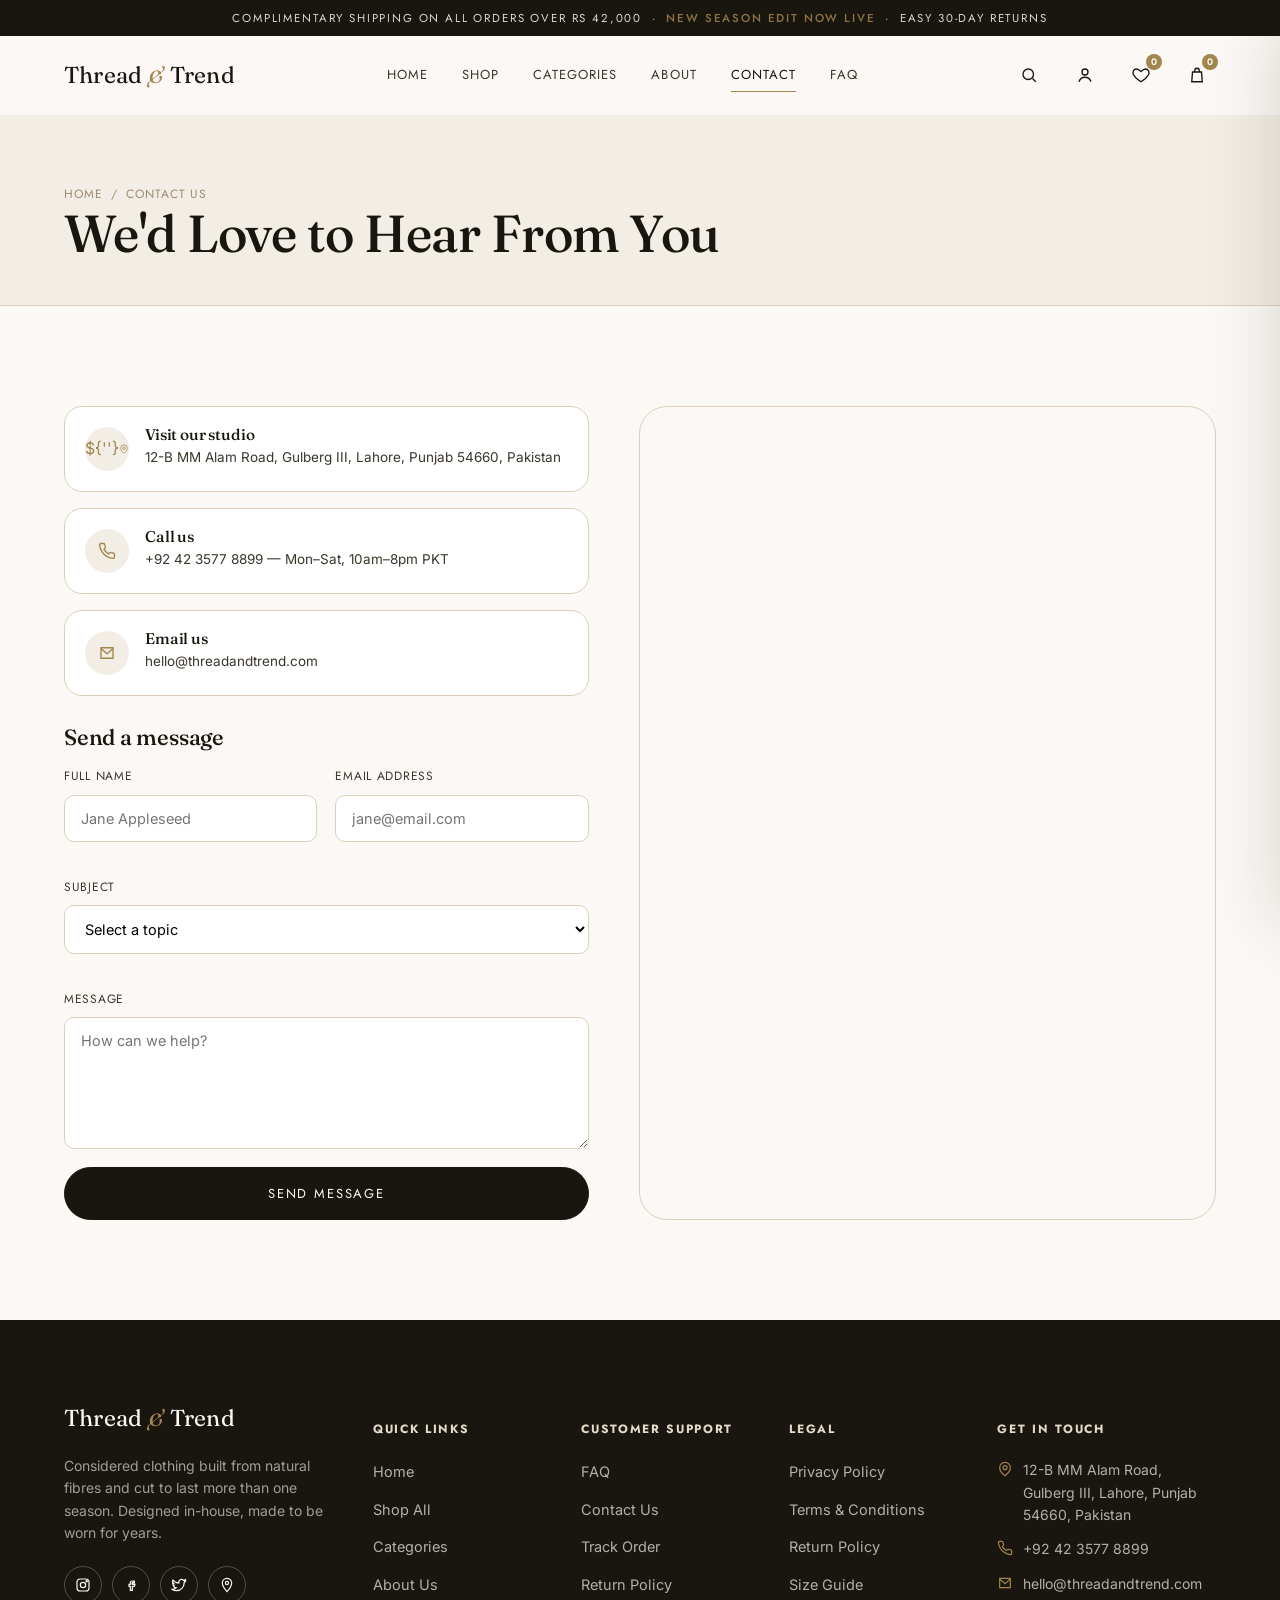
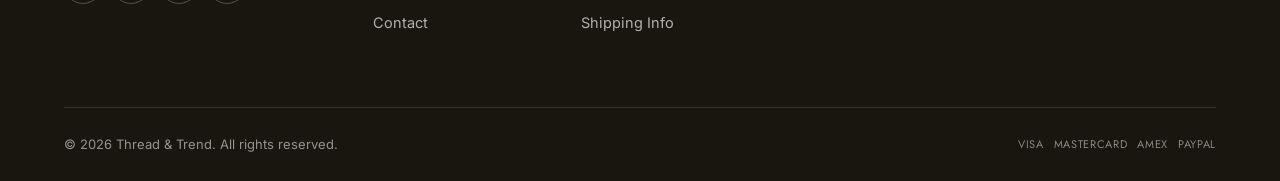
==== contact.html @ c82180a2 "Add files via upload" ====
<!DOCTYPE html>
<html lang="en">
<head>
<meta charset="UTF-8">
<meta name="viewport" content="width=device-width, initial-scale=1.0">
<title>Contact Us — Thread &amp; Trend</title>
<meta name="description" content="Get in touch with the Thread & Trend team — store visits, order support and press enquiries.">
<link rel="icon" href="data:,">
<link rel="stylesheet" href="style.css">
</head>
<body>

<div id="site-header"></div>

<main>
  <div class="page-header">
    <div class="container">
      <div class="breadcrumb"><a href="index.html">Home</a> <span>/</span> <span>Contact Us</span></div>
      <h1>We'd Love to Hear From You</h1>
    </div>
  </div>

  <section>
    <div class="container">
      <div class="contact-layout">
        <div>
          <div class="contact-cards">
            <div class="contact-card">
              <div class="ci">${''}<svg viewBox="0 0 24 24" fill="none" stroke="currentColor" stroke-width="1.8" width="18" height="18"><path d="M20 10c0 6-8 12-8 12s-8-6-8-12a8 8 0 1116 0z"/><circle cx="12" cy="10" r="3"/></svg></div>
              <div><h4>Visit our studio</h4><p>12-B MM Alam Road, Gulberg III, Lahore, Punjab 54660, Pakistan</p></div>
            </div>
            <div class="contact-card">
              <div class="ci"><svg viewBox="0 0 24 24" fill="none" stroke="currentColor" stroke-width="1.8" width="18" height="18"><path d="M22 16.9v3a2 2 0 01-2.2 2 19.8 19.8 0 01-8.6-3.1 19.5 19.5 0 01-6-6A19.8 19.8 0 012.1 4.2 2 2 0 014.1 2h3a2 2 0 012 1.7c.1.9.3 1.8.6 2.7a2 2 0 01-.4 2.1L8 9.9a16 16 0 006 6l1.4-1.4a2 2 0 012.1-.4c.9.3 1.8.5 2.7.6a2 2 0 011.8 2z"/></svg></div>
              <div><h4>Call us</h4><p>+92 42 3577 8899 — Mon–Sat, 10am–8pm PKT</p></div>
            </div>
            <div class="contact-card">
              <div class="ci"><svg viewBox="0 0 24 24" fill="none" stroke="currentColor" stroke-width="1.8" width="18" height="18"><path d="M4 5h16v14H4V5z"/><path d="M4 6l8 7 8-7"/></svg></div>
              <div><h4>Email us</h4><p>hello@threadandtrend.com</p></div>
            </div>
          </div>

          <h3 style="font-size:22px;margin-bottom:18px;">Send a message</h3>
          <form id="contact-form" novalidate>
            <div class="form-grid">
              <div class="field" id="f-name">
                <label>Full Name</label>
                <input type="text" name="name" required placeholder="Jane Appleseed">
                <span class="error-msg">Please enter your name.</span>
              </div>
              <div class="field" id="f-email">
                <label>Email Address</label>
                <input type="email" name="email" required placeholder="jane@email.com">
                <span class="error-msg">Please enter a valid email.</span>
              </div>
              <div class="field full" id="f-subject">
                <label>Subject</label>
                <select name="subject" required>
                  <option value="">Select a topic</option>
                  <option>Order Support</option>
                  <option>Returns &amp; Exchanges</option>
                  <option>Wholesale Enquiry</option>
                  <option>Press</option>
                  <option>Other</option>
                </select>
                <span class="error-msg">Please select a subject.</span>
              </div>
              <div class="field full" id="f-message">
                <label>Message</label>
                <textarea name="message" rows="6" required placeholder="How can we help?"></textarea>
                <span class="error-msg">Please enter a message.</span>
              </div>
            </div>
            <button type="submit" class="btn btn-block">Send Message</button>
            <div class="form-success" id="contact-success" style="justify-content:flex-start;margin-top:16px;">✓ Thanks — we'll reply within one business day.</div>
          </form>
        </div>

        <div class="map-wrap">
          <iframe src="https://www.google.com/maps?q=MM%20Alam%20Road%2C%20Gulberg%20III%2C%20Lahore%2C%20Pakistan&output=embed" loading="lazy" referrerpolicy="no-referrer-when-downgrade" title="Thread & Trend studio location"></iframe>
        </div>
      </div>
    </div>
  </section>
</main>

<div id="site-footer"></div>

<script src="partials.js"></script>
<script src="app.js"></script>
<script>
document.addEventListener('DOMContentLoaded', () => {
  const form = document.getElementById('contact-form');
  form?.addEventListener('submit', (e) => {
    e.preventDefault();
    let valid = true;
    const fields = [
      ['f-name', v => v.trim().length > 1],
      ['f-email', v => /^[^\s@]+@[^\s@]+\.[^\s@]+$/.test(v)],
      ['f-subject', v => v.trim().length > 0],
      ['f-message', v => v.trim().length > 4],
    ];
    fields.forEach(([id, test]) => {
      const wrap = document.getElementById(id);
      const input = wrap.querySelector('input, select, textarea');
      const ok = test(input.value);
      wrap.classList.toggle('invalid', !ok);
      if(!ok) valid = false;
    });
    if(valid){
      document.getElementById('contact-success').classList.add('show');
      form.reset();
    } else {
      document.getElementById('contact-success').classList.remove('show');
    }
  });
});
</script>
</body>
</html>
---- style.css ----
/* ============================================================
   THREAD & TREND — Core Stylesheet
   A quiet-luxury editorial system: warm ivory, near-black ink,
   brushed brass accent. Fraunces for voice, Inter for function.
   ============================================================ */

@import url('https://fonts.googleapis.com/css2?family=Fraunces:ital,opsz,wght@0,9..144,300;0,9..144,400;0,9..144,500;0,9..144,600;1,9..144,400;1,9..144,500&family=Inter:wght@300;400;500;600;700&family=Jost:wght@400;500;600&display=swap');

:root{
  --ivory:#FBF9F5;
  --ivory-deep:#F3EEE5;
  --ink:#18160F;
  --ink-soft:#3A362C;
  --beige:#E4DAC7;
  --beige-line:#DCD0BA;
  --taupe:#9C8B6E;
  --brass:#A3854E;
  --brass-dark:#8A6E3D;
  --white:#FFFFFF;
  --success:#5C7A5A;
  --error:#A8503E;

  --font-display:'Fraunces', serif;
  --font-body:'Inter', sans-serif;
  --font-nav:'Jost', sans-serif;

  --radius-s:10px;
  --radius-m:18px;
  --radius-l:28px;
  --radius-pill:999px;

  --shadow-s:0 2px 12px rgba(24,22,15,0.06);
  --shadow-m:0 12px 40px rgba(24,22,15,0.10);
  --shadow-l:0 24px 70px rgba(24,22,15,0.16);

  --ease:cubic-bezier(.22,.61,.36,1);
  --container:1280px;
}

*,*::before,*::after{ box-sizing:border-box; }
html{ scroll-behavior:smooth; }
body{
  margin:0;
  background:var(--ivory);
  color:var(--ink);
  font-family:var(--font-body);
  font-size:16px;
  line-height:1.6;
  -webkit-font-smoothing:antialiased;
  overflow-x:hidden;
}
@media (prefers-reduced-motion: reduce){
  html{ scroll-behavior:auto; }
  *,*::before,*::after{ animation-duration:0.001ms !important; animation-iteration-count:1 !important; transition-duration:0.001ms !important; }
}

img{ max-width:100%; display:block; }
a{ color:inherit; text-decoration:none; }
ul{ list-style:none; margin:0; padding:0; }
button{ font-family:inherit; cursor:pointer; }
input,select,textarea{ font-family:inherit; }

h1,h2,h3,h4{
  font-family:var(--font-display);
  font-weight:500;
  line-height:1.08;
  margin:0;
  letter-spacing:-0.01em;
}
p{ margin:0; }

.container{ max-width:var(--container); margin:0 auto; padding:0 clamp(20px,5vw,64px); }

.eyebrow{
  font-family:var(--font-nav);
  text-transform:uppercase;
  letter-spacing:.22em;
  font-size:12px;
  color:var(--taupe);
  display:inline-flex;
  align-items:center;
  gap:10px;
}
.eyebrow::before{
  content:'';
  width:22px; height:1px;
  background:var(--brass);
}

.btn{
  display:inline-flex;
  align-items:center;
  justify-content:center;
  gap:10px;
  font-family:var(--font-nav);
  font-size:13px;
  letter-spacing:.14em;
  text-transform:uppercase;
  padding:16px 34px;
  border-radius:var(--radius-pill);
  border:1px solid var(--ink);
  background:var(--ink);
  color:var(--ivory);
  transition:transform .45s var(--ease), background .35s ease, color .35s ease, border-color .35s ease, box-shadow .35s ease;
  white-space:nowrap;
}
.btn:hover{ background:var(--brass); border-color:var(--brass); transform:translateY(-2px); box-shadow:var(--shadow-m); color:var(--white); }
.btn:active{ transform:translateY(0); }
.btn-outline{ background:transparent; color:var(--ink); border-color:var(--ink); }
.btn-outline:hover{ background:var(--ink); border-color:var(--ink); color:var(--ivory); }
.btn-ivory{ background:var(--ivory); color:var(--ink); border-color:var(--ivory); }
.btn-ivory:hover{ background:var(--brass); border-color:var(--brass); color:var(--white); }
.btn-block{ width:100%; }
.btn-sm{ padding:11px 22px; font-size:11.5px; }
.btn:disabled{ opacity:.45; cursor:not-allowed; transform:none !important; box-shadow:none !important; }

.link-underline{
  position:relative;
  padding-bottom:2px;
}
.link-underline::after{
  content:'';
  position:absolute; left:0; right:0; bottom:0;
  height:1px; background:currentColor;
  transform:scaleX(0); transform-origin:right;
  transition:transform .4s var(--ease);
}
.link-underline:hover::after{ transform:scaleX(1); transform-origin:left; }

/* ---------- Preloader ---------- */
#preloader{
  position:fixed; inset:0; z-index:9999;
  background:var(--ink);
  display:flex; align-items:center; justify-content:center;
  flex-direction:column; gap:18px;
  transition:opacity .7s var(--ease), visibility .7s var(--ease);
}
#preloader.hide{ opacity:0; visibility:hidden; pointer-events:none; }
.preloader-mark{
  font-family:var(--font-display);
  font-style:italic;
  font-size:15px;
  color:var(--ivory);
  letter-spacing:.06em;
}
.preloader-bar{
  width:180px; height:1px; background:rgba(251,249,245,.2); position:relative; overflow:hidden;
}
.preloader-bar::after{
  content:''; position:absolute; top:0; left:-40%; width:40%; height:100%;
  background:var(--brass);
  animation:loadsweep 1.1s ease-in-out infinite;
}
@keyframes loadsweep{ 0%{ left:-40%; } 100%{ left:100%; } }

/* ---------- Announcement bar ---------- */
.announce{
  background:var(--ink); color:var(--ivory);
  font-family:var(--font-nav); font-size:11.5px; letter-spacing:.16em; text-transform:uppercase;
  text-align:center; padding:9px 12px;
}
.announce span{ opacity:.85; }
.announce b{ color:var(--brass); font-weight:500; }

/* ---------- Header ---------- */
header.site{
  position:sticky; top:0; z-index:500;
  background:rgba(251,249,245,.86);
  backdrop-filter:blur(14px);
  -webkit-backdrop-filter:blur(14px);
  border-bottom:1px solid transparent;
  transition:border-color .4s ease, box-shadow .4s ease, background .4s ease;
}
header.site.scrolled{ border-color:var(--beige-line); box-shadow:0 6px 24px rgba(24,22,15,.05); }
.nav-row{
  display:flex; align-items:center; justify-content:space-between;
  padding:20px clamp(20px,5vw,64px);
  gap:24px;
}
.logo{
  font-family:var(--font-display);
  font-size:23px; letter-spacing:.01em;
  display:flex; align-items:baseline; gap:6px;
}
.logo .amp{ font-style:italic; color:var(--brass); }
.logo small{ font-family:var(--font-nav); font-size:9px; letter-spacing:.3em; text-transform:uppercase; color:var(--taupe); display:block; margin-top:1px; }

.main-nav{ display:flex; gap:34px; align-items:center; }
.main-nav a{
  font-family:var(--font-nav); font-size:13px; letter-spacing:.08em; text-transform:uppercase;
  color:var(--ink-soft); position:relative; padding:4px 0;
  transition:color .3s ease;
}
.main-nav a::after{ content:''; position:absolute; left:0; bottom:-2px; width:0; height:1px; background:var(--brass); transition:width .35s var(--ease); }
.main-nav a:hover, .main-nav a.active{ color:var(--ink); }
.main-nav a:hover::after, .main-nav a.active::after{ width:100%; }

.nav-actions{ display:flex; align-items:center; gap:18px; }
.icon-btn{
  position:relative;
  width:38px; height:38px; border-radius:50%;
  display:flex; align-items:center; justify-content:center;
  color:var(--ink); background:transparent; border:1px solid transparent;
  transition:background .3s ease, border-color .3s ease, transform .3s ease;
}
.icon-btn:hover{ background:var(--beige); border-color:var(--beige-line); transform:translateY(-1px); }
.icon-btn svg{ width:18px; height:18px; }
.badge{
  position:absolute; top:-3px; right:-3px;
  background:var(--brass); color:var(--white);
  font-family:var(--font-nav); font-size:9.5px; font-weight:600;
  width:16px; height:16px; border-radius:50%;
  display:flex; align-items:center; justify-content:center;
}
.burger{ display:none; }

/* search overlay */
.search-overlay{
  position:fixed; inset:0; z-index:900;
  background:rgba(24,22,15,.5);
  backdrop-filter:blur(4px);
  display:flex; align-items:flex-start; justify-content:center;
  opacity:0; visibility:hidden; transition:opacity .4s ease, visibility .4s ease;
  padding-top:12vh;
}
.search-overlay.open{ opacity:1; visibility:visible; }
.search-panel{
  background:var(--ivory); width:min(640px,90vw); border-radius:var(--radius-m);
  padding:34px; box-shadow:var(--shadow-l);
  transform:translateY(-16px); transition:transform .4s var(--ease);
}
.search-overlay.open .search-panel{ transform:translateY(0); }
.search-panel form{ display:flex; align-items:center; gap:14px; border-bottom:1.5px solid var(--ink); padding-bottom:14px; }
.search-panel input{ flex:1; border:none; background:transparent; font-family:var(--font-display); font-size:22px; outline:none; color:var(--ink); }
.search-panel .close-search{ background:none; border:none; color:var(--taupe); }
.search-hints{ margin-top:18px; display:flex; gap:10px; flex-wrap:wrap; }
.search-hints a{ font-family:var(--font-nav); font-size:11.5px; letter-spacing:.08em; text-transform:uppercase; border:1px solid var(--beige-line); padding:7px 14px; border-radius:var(--radius-pill); transition:all .3s ease; }
.search-hints a:hover{ background:var(--ink); color:var(--ivory); border-color:var(--ink); }

/* ---------- Mobile drawer ---------- */
.drawer-scrim{ position:fixed; inset:0; background:rgba(24,22,15,.45); z-index:800; opacity:0; visibility:hidden; transition:opacity .4s ease, visibility .4s ease; }
.drawer-scrim.open{ opacity:1; visibility:visible; }
.mobile-drawer{
  position:fixed; top:0; right:0; height:100%; width:min(320px,84vw); z-index:850;
  background:var(--ivory); box-shadow:var(--shadow-l);
  transform:translateX(100%); transition:transform .5s var(--ease);
  padding:28px 26px; display:flex; flex-direction:column; gap:6px;
}
.mobile-drawer.open{ transform:translateX(0); }
.mobile-drawer a{
  font-family:var(--font-nav); text-transform:uppercase; letter-spacing:.08em; font-size:15px;
  padding:14px 4px; border-bottom:1px solid var(--beige-line); color:var(--ink-soft);
}
.drawer-close{ align-self:flex-end; background:none; border:none; margin-bottom:10px; color:var(--ink); }

/* ============================================================
   Hero
   ============================================================ */
.hero{
  position:relative;
  min-height:92vh;
  display:flex; align-items:center;
  overflow:hidden;
  background:var(--ink);
}
.hero-media{
  position:absolute;
  inset:0;
  overflow:hidden;
}

.hero-media img{
  width:100%;
  height:100%;
  object-fit:cover;
  opacity:.82;
  transform:scale(1.06);
  animation: heroMotion 14s ease-in-out infinite alternate;
}

@keyframes heroMotion{
  0%{
    transform:scale(1.06) translateY(0);
  }

  50%{
    transform:scale(1.15) translateY(-1.5%);
  }

  100%{
    transform:scale(1.06) translateY(1.5%);
  }
}

.hero-media::after{
  content:'';
  position:absolute;
  inset:0;
  background:linear-gradient(
    90deg,
    rgba(20,18,12,.82) 8%,
    rgba(20,18,12,.42) 48%,
    rgba(20,18,12,.12) 78%
  );
}
.hero-content{
  position:relative; z-index:2; color:var(--ivory);
  padding:0 clamp(20px,5vw,64px);
  max-width:640px;
}
.hero-content .eyebrow{ color:var(--beige); }
.hero-content .eyebrow::before{ background:var(--brass); }
.hero-content h1{
  font-size:clamp(46px,7vw,86px);
  margin:20px 0 22px;
  color:var(--ivory);
}
.hero-content h1 em{ font-style:italic; color:var(--brass); font-weight:400; }
.hero-content p{ font-size:17px; color:rgba(251,249,245,.78); max-width:480px; margin-bottom:36px; }
.hero-cta{ display:flex; gap:16px; flex-wrap:wrap; align-items:center; }

.hero-vertical{
  position:absolute; right:clamp(20px,5vw,64px); bottom:44px; z-index:2;
  writing-mode:vertical-rl; color:rgba(251,249,245,.55);
  font-family:var(--font-nav); font-size:11px; letter-spacing:.3em; text-transform:uppercase;
  display:flex; align-items:center; gap:14px;
}
.hero-vertical::after{ content:''; width:1px; height:60px; background:rgba(251,249,245,.35); }

.hero-pin{
  position:absolute; z-index:3;
  background:rgba(251,249,245,.92); backdrop-filter:blur(6px);
  border-radius:var(--radius-pill);
  padding:9px 16px 9px 10px;
  display:flex; align-items:center; gap:9px;
  font-family:var(--font-nav); font-size:11.5px; letter-spacing:.05em; color:var(--ink);
  box-shadow:var(--shadow-m);
  opacity:0; animation:pinIn .7s var(--ease) forwards;
}
.hero-pin .num{ width:20px; height:20px; border-radius:50%; background:var(--ink); color:var(--ivory); display:flex; align-items:center; justify-content:center; font-size:10px; }
@keyframes pinIn{ from{ opacity:0; transform:translateY(10px); } to{ opacity:1; transform:translateY(0); } }
.scroll-cue{
  position:absolute; left:clamp(20px,5vw,64px); bottom:40px; z-index:2;
  display:flex; align-items:center; gap:12px; color:rgba(251,249,245,.6);
  font-family:var(--font-nav); font-size:11px; letter-spacing:.2em; text-transform:uppercase;
}
.scroll-cue .line{ width:32px; height:1px; background:rgba(251,249,245,.4); position:relative; overflow:hidden; }
.scroll-cue .line::after{ content:''; position:absolute; inset:0; background:var(--brass); animation:scrollcue 2s ease-in-out infinite; }
@keyframes scrollcue{ 0%{ transform:translateX(-100%);} 50%{transform:translateX(0);} 100%{transform:translateX(100%);} }

/* ---------- Marquee ---------- */
.marquee{
  background:var(--brass); color:var(--ivory); overflow:hidden; padding:13px 0;
  border-top:1px solid var(--brass-dark); border-bottom:1px solid var(--brass-dark);
}
.marquee-track{ display:flex; width:max-content; animation:marquee 26s linear infinite; }
.marquee-track span{
  font-family:var(--font-nav); font-size:13px; letter-spacing:.18em; text-transform:uppercase;
  padding:0 28px; white-space:nowrap; display:flex; align-items:center; gap:28px;
}
.marquee-track span::after{ content:'✦'; font-size:10px; opacity:.8; }
@keyframes marquee{ from{ transform:translateX(0);} to{ transform:translateX(-50%);} }

/* ============================================================
   Sections
   ============================================================ */
section{ padding:100px 0; }
.section-tight{ padding:64px 0; }
.section-head{ display:flex; align-items:flex-end; justify-content:space-between; gap:24px; margin-bottom:48px; flex-wrap:wrap; }
.section-head h2{ font-size:clamp(30px,4vw,46px); margin-top:14px; }
.section-head p.lead{ max-width:420px; color:var(--ink-soft); font-size:15px; margin-top:14px; }
.bg-beige{ background:var(--ivory-deep); }
.bg-ink{ background:var(--ink); color:var(--ivory); }
.bg-ink .eyebrow{ color:var(--beige); }
.center{ text-align:center; }
.center .section-head{ justify-content:center; text-align:center; flex-direction:column; align-items:center; }

/* ---------- Category grid ---------- */
.cat-grid{
  display:grid;
  grid-template-columns:1.3fr 1fr 1fr;
  grid-template-rows:auto auto;
  gap:22px;
}
.cat-card{
  position:relative; border-radius:var(--radius-l); overflow:hidden;
  min-height:340px; display:flex; align-items:flex-end; padding:28px;
  box-shadow:var(--shadow-s);
}
.cat-card.big{ grid-row:span 2; min-height:100%; }
.cat-card img{ position:absolute; inset:0; width:100%; height:100%; object-fit:cover; transition:transform .8s var(--ease); }
.cat-card:hover img{ transform:scale(1.08); }
.cat-card::before{ content:''; position:absolute; inset:0; background:linear-gradient(180deg, rgba(24,22,15,0) 40%, rgba(24,22,15,.72) 100%); }
.cat-card-info{ position:relative; z-index:2; color:var(--ivory); width:100%; display:flex; align-items:flex-end; justify-content:space-between; }
.cat-card-info h3{ font-size:26px; color:var(--ivory); }
.cat-card-info span{ font-family:var(--font-nav); font-size:11px; letter-spacing:.1em; text-transform:uppercase; opacity:.75; }
.cat-arrow{ width:42px; height:42px; border-radius:50%; border:1px solid rgba(251,249,245,.5); display:flex; align-items:center; justify-content:center; transition:all .4s var(--ease); flex-shrink:0; }
.cat-card:hover .cat-arrow{ background:var(--brass); border-color:var(--brass); transform:rotate(45deg); }

/* ---------- Product cards ---------- */
.product-grid{ display:grid; grid-template-columns:repeat(4,1fr); gap:28px; }
.product-card{
  background:var(--white); border-radius:var(--radius-m); overflow:hidden;
  box-shadow:var(--shadow-s); transition:box-shadow .4s ease, transform .4s ease;
  display:flex; flex-direction:column;
}
.product-card:hover{ box-shadow:var(--shadow-m); transform:translateY(-5px); }
.pc-media{ position:relative; aspect-ratio:3/4; overflow:hidden; background:var(--beige); }
.pc-media img{ width:100%; height:100%; object-fit:cover; transition:opacity .5s ease, transform .8s var(--ease); }
.pc-media img.img-b{ position:absolute; inset:0; opacity:0; }
.product-card:hover .pc-media img.img-a{ opacity:0; }
.product-card:hover .pc-media img.img-b{ opacity:1; }
.pc-tags{ position:absolute; top:12px; left:12px; display:flex; gap:6px; z-index:2; }
.pc-tag{ font-family:var(--font-nav); font-size:10px; letter-spacing:.08em; text-transform:uppercase; padding:5px 10px; border-radius:var(--radius-pill); background:var(--ink); color:var(--ivory); }
.pc-tag.sale{ background:var(--error); }
.pc-tag.new{ background:var(--success); }
.pc-wish{
  position:absolute; top:12px; right:12px; z-index:2;
  width:34px; height:34px; border-radius:50%; background:rgba(251,249,245,.92);
  display:flex; align-items:center; justify-content:center; color:var(--ink);
  transition:all .3s ease; border:none;
}
.pc-wish svg{ width:16px; height:16px; transition:all .2s ease; }
.pc-wish:hover{ background:var(--ink); color:var(--ivory); }
.pc-wish.active svg{ fill:var(--error); stroke:var(--error); }
.pc-quickadd{
  position:absolute; left:12px; right:12px; bottom:12px; z-index:2;
  opacity:0; transform:translateY(10px); transition:all .35s var(--ease);
}
.product-card:hover .pc-quickadd{ opacity:1; transform:translateY(0); }
.pc-quickadd button{
  width:100%; background:var(--ink); color:var(--ivory); border:none; border-radius:var(--radius-pill);
  padding:12px; font-family:var(--font-nav); font-size:11.5px; letter-spacing:.1em; text-transform:uppercase;
  transition:background .3s ease;
}
.pc-quickadd button:hover{ background:var(--brass); }
.pc-body{ padding:18px 18px 20px; display:flex; flex-direction:column; gap:8px; flex:1; }
.pc-cat{ font-family:var(--font-nav); font-size:10.5px; letter-spacing:.12em; text-transform:uppercase; color:var(--taupe); }
.pc-name{ font-family:var(--font-display); font-size:17.5px; }
.pc-rating{ display:flex; align-items:center; gap:5px; font-size:12.5px; color:var(--taupe); }
.pc-rating .stars{ color:var(--brass); letter-spacing:1px; }
.pc-price-row{ display:flex; align-items:center; gap:10px; margin-top:2px; }
.pc-price{ font-family:var(--font-nav); font-weight:600; font-size:15px; }
.pc-price-old{ font-size:13px; color:var(--taupe); text-decoration:line-through; }
.pc-swatches{ display:flex; gap:6px; margin-top:4px; }
.pc-swatch{ width:15px; height:15px; border-radius:50%; border:1px solid rgba(24,22,15,.15); }

/* ---------- Discount banner ---------- */
.discount-banner{
  border-radius:var(--radius-l);
  background:linear-gradient(120deg,#211E15,#181510);
  color:var(--ivory);
  padding:64px clamp(28px,6vw,80px);
  display:flex; align-items:center; justify-content:space-between; gap:32px;
  position:relative; overflow:hidden; flex-wrap:wrap;
}
.discount-banner::before{
  content:'SALE'; position:absolute; right:-10px; bottom:-38px;
  font-family:var(--font-display); font-style:italic; font-size:180px; color:rgba(251,249,245,.04);
  line-height:1; pointer-events:none;
}
.discount-banner .db-num{ font-family:var(--font-display); font-size:clamp(52px,7vw,110px); color:var(--brass); line-height:1; }
.discount-banner h3{ font-size:clamp(24px,3vw,36px); color:var(--ivory); margin-bottom:10px; }
.discount-banner p{ color:rgba(251,249,245,.7); max-width:360px; margin-bottom:26px; }
.countdown{ display:flex; gap:14px; margin:22px 0 28px; }
.countdown div{ text-align:center; }
.countdown span{ display:block; font-family:var(--font-display); font-size:26px; background:rgba(251,249,245,.08); border-radius:var(--radius-s); padding:10px 14px; min-width:56px; }
.countdown small{ font-family:var(--font-nav); font-size:9px; letter-spacing:.15em; text-transform:uppercase; color:var(--beige); display:block; margin-top:6px; }

/* ---------- Why choose us ---------- */
.why-grid{ display:grid; grid-template-columns:repeat(4,1fr); gap:1px; background:var(--beige-line); border:1px solid var(--beige-line); border-radius:var(--radius-l); overflow:hidden; }
.why-item{ background:var(--ivory); padding:40px 30px; display:flex; flex-direction:column; gap:16px; transition:background .4s ease; }
.why-item:hover{ background:var(--white); }
.why-item .why-icon{ width:46px; height:46px; border-radius:50%; background:var(--ink); color:var(--ivory); display:flex; align-items:center; justify-content:center; }
.why-item .why-icon svg{ width:20px; height:20px; }
.why-item h4{ font-size:18px; }
.why-item p{ font-size:14px; color:var(--ink-soft); }

/* ---------- Reviews ---------- */
.review-track{ display:grid; grid-template-columns:repeat(3,1fr); gap:26px; }
.review-card{ background:var(--white); border:1px solid var(--beige-line); border-radius:var(--radius-m); padding:32px; display:flex; flex-direction:column; gap:16px; }
.review-stars{ color:var(--brass); font-size:14px; letter-spacing:2px; }
.review-quote{ font-family:var(--font-display); font-size:18px; line-height:1.5; font-style:italic; }
.review-person{ display:flex; align-items:center; gap:12px; margin-top:auto; padding-top:8px; }
.review-avatar{ width:42px; height:42px; border-radius:50%; object-fit:cover; }
.review-name{ font-family:var(--font-nav); font-size:13px; letter-spacing:.04em; }
.review-role{ font-size:12px; color:var(--taupe); }

/* ---------- Newsletter ---------- */
.newsletter{
  background:var(--beige); border-radius:var(--radius-l);
  padding:64px clamp(24px,6vw,80px); text-align:center;
  background-image:radial-gradient(circle at 15% 20%, rgba(255,255,255,.5), transparent 40%);
}
.newsletter h2{ font-size:clamp(28px,4vw,42px); margin-bottom:14px; }
.newsletter p{ color:var(--ink-soft); max-width:460px; margin:0 auto 30px; }
.newsletter-form{ display:flex; max-width:460px; margin:0 auto; gap:10px; }
.newsletter-form input{ flex:1; border:1px solid var(--ink); background:var(--ivory); border-radius:var(--radius-pill); padding:15px 22px; font-size:14px; outline:none; }
.newsletter-form input:focus{ border-color:var(--brass); }
.newsletter-note{ font-size:12px; color:var(--taupe); margin-top:14px; }
.form-success{ display:none; align-items:center; gap:8px; justify-content:center; color:var(--success); font-family:var(--font-nav); font-size:13px; letter-spacing:.05em; margin-top:16px; }
.form-success.show{ display:flex; }

/* ============================================================
   Footer
   ============================================================ */
footer.site{ background:var(--ink); color:var(--ivory); padding-top:80px; }
.footer-grid{ display:grid; grid-template-columns:1.6fr 1fr 1fr 1fr 1.3fr; gap:40px; padding-bottom:60px; border-bottom:1px solid rgba(251,249,245,.12); }
.footer-brand .logo{ color:var(--ivory); }
.footer-brand p{ color:rgba(251,249,245,.6); font-size:14px; margin:18px 0 22px; max-width:280px; }
.social-row{ display:flex; gap:10px; }
.social-row a{ width:38px; height:38px; border-radius:50%; border:1px solid rgba(251,249,245,.25); display:flex; align-items:center; justify-content:center; transition:all .3s ease; }
.social-row a:hover{ background:var(--brass); border-color:var(--brass); transform:translateY(-2px); }
.social-row svg{ width:16px; height:16px; }
.footer-col h5{ font-family:var(--font-nav); font-size:12px; letter-spacing:.14em; text-transform:uppercase; color:var(--beige); margin-bottom:20px; }
.footer-col ul li{ margin-bottom:12px; }
.footer-col ul li a{ color:rgba(251,249,245,.68); font-size:14.5px; transition:color .3s ease, padding-left .3s ease; }
.footer-col ul li a:hover{ color:var(--ivory); padding-left:4px; }
.footer-contact li{ display:flex; gap:10px; color:rgba(251,249,245,.68); font-size:14px; margin-bottom:14px; align-items:flex-start; }
.footer-contact svg{ width:16px; height:16px; flex-shrink:0; margin-top:2px; color:var(--brass); }
.footer-bottom{ display:flex; align-items:center; justify-content:space-between; padding:26px 0; flex-wrap:wrap; gap:12px; }
.footer-bottom p{ font-size:13px; color:rgba(251,249,245,.55); }
.footer-bottom .payments{ display:flex; gap:10px; font-family:var(--font-nav); font-size:11px; letter-spacing:.06em; color:rgba(251,249,245,.5); }

/* ---------- Back to top ---------- */
#backtotop{
  position:fixed; right:26px; bottom:26px; z-index:400;
  width:48px; height:48px; border-radius:50%;
  background:var(--ink); color:var(--ivory); border:none;
  display:flex; align-items:center; justify-content:center;
  opacity:0; visibility:hidden; transform:translateY(10px);
  transition:all .4s var(--ease);
  box-shadow:var(--shadow-m);
}
#backtotop.show{ opacity:1; visibility:visible; transform:translateY(0); }
#backtotop:hover{ background:var(--brass); }
#backtotop svg{ width:18px; height:18px; }

/* ============================================================
   Page header (inner pages)
   ============================================================ */
.page-header{
  padding:56px 0 44px; background:var(--ivory-deep);
  border-bottom:1px solid var(--beige-line);
}
.breadcrumb{ font-family:var(--font-nav); font-size:12px; letter-spacing:.08em; text-transform:uppercase; color:var(--taupe); display:flex; gap:8px; align-items:center; margin-top:14px; }
.breadcrumb a:hover{ color:var(--ink); }
.page-header h1{ font-size:clamp(32px,5vw,52px); }

/* ============================================================
   Shop layout / filters
   ============================================================ */
.shop-layout{ display:grid; grid-template-columns:270px 1fr; gap:44px; align-items:start; }
.filter-panel{ background:var(--white); border:1px solid var(--beige-line); border-radius:var(--radius-m); padding:26px; position:sticky; top:110px; }
.filter-block{ padding:20px 0; border-bottom:1px solid var(--beige-line); }
.filter-block:first-child{ padding-top:0; }
.filter-block:last-child{ border-bottom:none; padding-bottom:0; }
.filter-title{ font-family:var(--font-nav); font-size:13px; letter-spacing:.06em; text-transform:uppercase; margin-bottom:16px; display:flex; justify-content:space-between; align-items:center; }
.filter-title .clear-btn{ font-size:11px; color:var(--brass); text-transform:none; letter-spacing:0; background:none; border:none; }
.check-row{ display:flex; align-items:center; justify-content:space-between; gap:10px; padding:7px 0; font-size:14px; cursor:pointer; }
.check-row input{ accent-color:var(--ink); width:15px; height:15px; }
.check-row .count{ color:var(--taupe); font-size:12.5px; }
.size-grid{ display:flex; flex-wrap:wrap; gap:8px; }
.size-chip{ width:42px; height:38px; border:1px solid var(--beige-line); border-radius:var(--radius-s); display:flex; align-items:center; justify-content:center; font-size:12.5px; font-family:var(--font-nav); transition:all .25s ease; }
.size-chip input{ display:none; }
.size-chip.active, .size-chip:has(input:checked){ background:var(--ink); color:var(--ivory); border-color:var(--ink); }
.color-grid{ display:flex; flex-wrap:wrap; gap:10px; }
.color-chip{ width:28px; height:28px; border-radius:50%; border:2px solid transparent; box-shadow:0 0 0 1px var(--beige-line); cursor:pointer; position:relative; }
.color-chip input{ display:none; }
.color-chip.active, .color-chip:has(input:checked){ box-shadow:0 0 0 2px var(--ivory), 0 0 0 3.5px var(--ink); }
.range-row{ display:flex; align-items:center; justify-content:space-between; font-family:var(--font-nav); font-size:13px; margin-top:12px; }
input[type=range]{ width:100%; accent-color:var(--brass); }

.shop-toolbar{ display:flex; align-items:center; justify-content:space-between; margin-bottom:28px; gap:16px; flex-wrap:wrap; }
.result-count{ font-size:14px; color:var(--ink-soft); }
.sort-select{ border:1px solid var(--beige-line); border-radius:var(--radius-pill); padding:11px 18px; font-family:var(--font-nav); font-size:12.5px; letter-spacing:.05em; text-transform:uppercase; background:var(--white); }
.mobile-filter-btn{ display:none; }

.pagination{ display:flex; justify-content:center; gap:8px; margin-top:56px; }
.pagination button{ width:40px; height:40px; border-radius:50%; border:1px solid var(--beige-line); background:var(--white); font-family:var(--font-nav); font-size:13px; transition:all .3s ease; }
.pagination button.active, .pagination button:hover{ background:var(--ink); color:var(--ivory); border-color:var(--ink); }

.no-results{ text-align:center; padding:80px 20px; }
.no-results h3{ font-size:24px; margin-bottom:10px; }
.no-results p{ color:var(--taupe); margin-bottom:24px; }

/* ============================================================
   Product Detail
   ============================================================ */
.pd-layout{ display:grid; grid-template-columns:96px 1fr 1fr; gap:24px; }
.pd-thumbs{ display:flex; flex-direction:column; gap:14px; }
.pd-thumb{ border-radius:var(--radius-s); overflow:hidden; aspect-ratio:1; cursor:pointer; border:2px solid transparent; opacity:.6; transition:all .3s ease; }
.pd-thumb.active{ opacity:1; border-color:var(--ink); }
.pd-main-img{ border-radius:var(--radius-l); overflow:hidden; aspect-ratio:4/5; background:var(--beige); }
.pd-main-img img{ width:100%; height:100%; object-fit:cover; }
.pd-info{ padding:10px 0; }
.pd-info .pc-cat{ font-size:12px; }
.pd-info h1{ font-size:clamp(28px,3.4vw,38px); margin:10px 0 14px; }
.pd-rating-row{ display:flex; align-items:center; gap:12px; margin-bottom:20px; }
.pd-price-row{ display:flex; align-items:baseline; gap:14px; margin-bottom:24px; }
.pd-price{ font-family:var(--font-display); font-size:32px; }
.pd-price-old{ font-size:18px; color:var(--taupe); text-decoration:line-through; }
.pd-save{ background:var(--error); color:var(--white); font-family:var(--font-nav); font-size:11px; padding:5px 10px; border-radius:var(--radius-pill); }
.pd-desc{ color:var(--ink-soft); font-size:15px; line-height:1.75; margin-bottom:28px; }
.pd-option{ margin-bottom:26px; }
.pd-option-label{ font-family:var(--font-nav); font-size:12.5px; letter-spacing:.08em; text-transform:uppercase; display:flex; justify-content:space-between; margin-bottom:12px; }
.pd-option-label .sel{ color:var(--taupe); text-transform:none; letter-spacing:0; font-family:var(--font-body); }
.qty-row{ display:flex; align-items:center; border:1px solid var(--beige-line); border-radius:var(--radius-pill); width:fit-content; }
.qty-row button{ width:42px; height:42px; background:none; border:none; font-size:17px; }
.qty-row span{ width:36px; text-align:center; font-family:var(--font-nav); }
.pd-actions{ display:flex; gap:12px; margin-top:8px; }
.pd-actions .btn{ flex:1; }
.pd-meta{ margin-top:32px; padding-top:26px; border-top:1px solid var(--beige-line); display:flex; flex-direction:column; gap:10px; font-size:13.5px; color:var(--ink-soft); }
.pd-meta div{ display:flex; gap:8px; }
.pd-meta b{ color:var(--ink); min-width:110px; }
.pd-tabs{ display:flex; gap:8px; margin-top:80px; border-bottom:1px solid var(--beige-line); overflow-x:auto; -webkit-overflow-scrolling:touch; scrollbar-width:none; }
.pd-tabs::-webkit-scrollbar{ display:none; }
.pd-tab{ padding:14px 22px; font-family:var(--font-nav); font-size:13px; letter-spacing:.06em; text-transform:uppercase; background:none; border:none; position:relative; color:var(--taupe); white-space:nowrap; flex-shrink:0; }
.pd-tab.active{ color:var(--ink); }
.pd-tab.active::after{ content:''; position:absolute; left:0; right:0; bottom:-1px; height:2px; background:var(--brass); }
.pd-tab-panel{ display:none; padding:36px 4px; max-width:760px; color:var(--ink-soft); line-height:1.8; }
.pd-tab-panel table{ width:100%; max-width:100%; display:block; overflow-x:auto; -webkit-overflow-scrolling:touch; }
.pd-tab-panel.active{ display:block; }
.related-title{ font-size:clamp(26px,3.4vw,36px); margin:100px 0 40px; }

/* toast for add to cart */
.toast{
  position:fixed; bottom:28px; left:50%; transform:translate(-50%,20px);
  background:var(--ink); color:var(--ivory); padding:16px 26px; border-radius:var(--radius-pill);
  font-family:var(--font-nav); font-size:13px; letter-spacing:.05em; z-index:1000; display:flex; align-items:center; gap:10px;
  box-shadow:var(--shadow-l); opacity:0; visibility:hidden; transition:all .45s var(--ease);
}
.toast.show{ opacity:1; visibility:visible; transform:translate(-50%,0); }
.toast svg{ width:16px; height:16px; color:var(--brass); }

/* ============================================================
   Cart
   ============================================================ */
.cart-layout{ display:grid; grid-template-columns:1fr 380px; gap:44px; align-items:start; }
.cart-table{ width:100%; border-collapse:collapse; }
.cart-item-row{ border-bottom:1px solid var(--beige-line); }
.cart-item{ display:flex; gap:18px; padding:24px 0; align-items:center; }
.cart-item img{ width:96px; height:112px; object-fit:cover; border-radius:var(--radius-s); }
.cart-item-info h4{ font-family:var(--font-display); font-size:17px; margin-bottom:6px; }
.cart-item-meta{ font-size:13px; color:var(--taupe); margin-bottom:10px; }
.cart-item-actions{ display:flex; align-items:center; gap:16px; }
.remove-btn{ background:none; border:none; color:var(--taupe); font-size:12.5px; display:flex; align-items:center; gap:5px; transition:color .3s ease; }
.remove-btn:hover{ color:var(--error); }
.remove-btn svg{ width:14px; height:14px; }
.cart-item-price{ font-family:var(--font-nav); font-weight:600; margin-left:auto; }
.summary-card{ background:var(--ivory-deep); border-radius:var(--radius-m); padding:30px; position:sticky; top:110px; }
.summary-card h3{ font-size:20px; margin-bottom:22px; }
.summary-row{ display:flex; justify-content:space-between; font-size:14.5px; padding:10px 0; color:var(--ink-soft); }
.summary-row.total{ border-top:1px solid var(--beige-line); margin-top:8px; padding-top:18px; font-family:var(--font-nav); font-weight:600; font-size:17px; color:var(--ink); }
.promo-row{ display:flex; gap:8px; margin:18px 0; }
.promo-row input{ flex:1; border:1px solid var(--beige-line); border-radius:var(--radius-pill); padding:12px 16px; font-size:13px; }
.empty-cart{ text-align:center; padding:100px 20px; }
.empty-cart svg{ width:64px; height:64px; color:var(--beige-line); margin-bottom:20px; }
.empty-cart h3{ font-size:26px; margin-bottom:10px; }
.empty-cart p{ color:var(--taupe); margin-bottom:28px; }

/* ============================================================
   Checkout / Auth Forms
   ============================================================ */
.checkout-steps{ display:flex; gap:10px; margin-bottom:50px; overflow-x:auto; -webkit-overflow-scrolling:touch; scrollbar-width:none; }
.checkout-steps::-webkit-scrollbar{ display:none; }
.checkout-step{ flex-shrink:0; }
.checkout-step{ display:flex; align-items:center; gap:10px; font-family:var(--font-nav); font-size:12.5px; letter-spacing:.05em; text-transform:uppercase; color:var(--taupe); }
.checkout-step .num{ width:28px; height:28px; border-radius:50%; border:1px solid var(--beige-line); display:flex; align-items:center; justify-content:center; font-size:12px; }
.checkout-step.active{ color:var(--ink); }
.checkout-step.active .num{ background:var(--ink); color:var(--ivory); border-color:var(--ink); }
.checkout-step .sep{ width:36px; height:1px; background:var(--beige-line); margin:0 4px; }

.form-grid{ display:grid; grid-template-columns:1fr 1fr; gap:18px; }
.field{ display:flex; flex-direction:column; gap:8px; margin-bottom:18px; }
.field.full{ grid-column:1/-1; }
.field label{ font-family:var(--font-nav); font-size:12px; letter-spacing:.06em; text-transform:uppercase; color:var(--ink-soft); }
.field input, .field select, .field textarea{
  border:1px solid var(--beige-line); border-radius:var(--radius-s); padding:14px 16px; font-size:14.5px; outline:none;
  background:var(--white); transition:border-color .3s ease, box-shadow .3s ease;
  width:100%; min-width:0; box-sizing:border-box;
}
.field input:focus, .field select:focus, .field textarea:focus{ border-color:var(--ink); box-shadow:0 0 0 3px rgba(163,133,78,.15); }
.field .error-msg{ font-size:12px; color:var(--error); display:none; }
.field.invalid input, .field.invalid select, .field.invalid textarea{ border-color:var(--error); }
.field.invalid .error-msg{ display:block; }
.pay-methods{ display:flex; gap:12px; margin-bottom:22px; flex-wrap:wrap; }
.pay-method{ flex:1; min-width:140px; border:1px solid var(--beige-line); border-radius:var(--radius-s); padding:16px; display:flex; align-items:center; gap:10px; cursor:pointer; transition:all .3s ease; }
.pay-method.active{ border-color:var(--ink); background:var(--ivory-deep); }
.pay-method input{ accent-color:var(--ink); }

.auth-wrap{ max-width:440px; margin:0 auto; }
.auth-card{ background:var(--white); border:1px solid var(--beige-line); border-radius:var(--radius-l); padding:44px; }
.auth-card h1{ font-size:30px; margin-bottom:10px; text-align:center; }
.auth-card > p.sub{ text-align:center; color:var(--taupe); margin-bottom:34px; font-size:14.5px; }
.auth-divider{ display:flex; align-items:center; gap:14px; margin:26px 0; color:var(--taupe); font-size:12.5px; font-family:var(--font-nav); text-transform:uppercase; }
.auth-divider::before, .auth-divider::after{ content:''; flex:1; height:1px; background:var(--beige-line); }
.social-auth{ display:flex; gap:12px; }
.social-auth button{ flex:1; border:1px solid var(--beige-line); border-radius:var(--radius-pill); padding:13px; background:var(--white); display:flex; align-items:center; justify-content:center; gap:8px; font-size:13.5px; transition:all .3s ease; }
.social-auth button:hover{ background:var(--ivory-deep); }
.auth-foot{ text-align:center; margin-top:26px; font-size:14px; color:var(--ink-soft); }
.auth-foot a{ color:var(--brass); font-weight:500; }
.check-line{ display:flex; align-items:center; gap:9px; font-size:13.5px; color:var(--ink-soft); margin:6px 0 22px; }
.check-line a{ color:var(--ink); text-decoration:underline; }
.pw-strength{ height:4px; border-radius:2px; background:var(--beige-line); margin-top:8px; overflow:hidden; }
.pw-strength span{ display:block; height:100%; width:0%; background:var(--error); transition:all .4s ease; }

/* ============================================================
   About
   ============================================================ */
.about-hero{ display:grid; grid-template-columns:1fr 1fr; gap:60px; align-items:center; }
.about-hero img{ border-radius:var(--radius-l); aspect-ratio:4/5; object-fit:cover; }
.stat-row{ display:grid; grid-template-columns:repeat(4,1fr); gap:24px; margin-top:20px; }
.stat-item{ text-align:center; }
.stat-item .num{ font-family:var(--font-display); font-size:clamp(34px,4vw,52px); color:var(--brass); }
.stat-item span{ font-family:var(--font-nav); font-size:11.5px; letter-spacing:.1em; text-transform:uppercase; color:var(--taupe); }
.timeline{ display:flex; flex-direction:column; gap:0; margin-top:20px; }
.tl-item{ display:grid; grid-template-columns:120px 1fr; gap:30px; padding:28px 0; border-top:1px solid var(--beige-line); }
.tl-item:last-child{ border-bottom:1px solid var(--beige-line); }
.tl-year{ font-family:var(--font-display); font-style:italic; font-size:22px; color:var(--brass); }
.tl-item h4{ font-size:19px; margin-bottom:8px; }
.tl-item p{ color:var(--ink-soft); font-size:14.5px; max-width:520px; }
.team-grid{ display:grid; grid-template-columns:repeat(4,1fr); gap:26px; }
.team-card img{ border-radius:var(--radius-m); aspect-ratio:3/4; object-fit:cover; margin-bottom:16px; }
.team-card h4{ font-size:17px; }
.team-card span{ font-size:13px; color:var(--taupe); }

/* ============================================================
   Contact
   ============================================================ */
.contact-layout{ display:grid; grid-template-columns:1fr 1.1fr; gap:50px; }
.contact-cards{ display:flex; flex-direction:column; gap:16px; margin-bottom:30px; }
.contact-card{ display:flex; gap:16px; padding:20px; border:1px solid var(--beige-line); border-radius:var(--radius-m); background:var(--white); }
.contact-card .ci{ width:44px; height:44px; border-radius:50%; background:var(--ivory-deep); display:flex; align-items:center; justify-content:center; flex-shrink:0; color:var(--brass); }
.contact-card h4{ font-size:15.5px; margin-bottom:4px; }
.contact-card p{ font-size:13.5px; color:var(--ink-soft); }
.map-wrap{ border-radius:var(--radius-l); overflow:hidden; height:100%; min-height:340px; border:1px solid var(--beige-line); }
.map-wrap iframe{ width:100%; height:100%; min-height:340px; border:0; filter:grayscale(.4) contrast(1.05); }

/* ============================================================
   FAQ
   ============================================================ */
.faq-tabs{ display:flex; gap:10px; margin-bottom:40px; flex-wrap:wrap; }
.faq-tab{ padding:11px 22px; border-radius:var(--radius-pill); border:1px solid var(--beige-line); font-family:var(--font-nav); font-size:12.5px; letter-spacing:.06em; text-transform:uppercase; background:var(--white); transition:all .3s ease; }
.faq-tab.active{ background:var(--ink); color:var(--ivory); border-color:var(--ink); }
.faq-list{ max-width:820px; margin:0 auto; }
.faq-item{ border-bottom:1px solid var(--beige-line); }
.faq-q{ width:100%; display:flex; justify-content:space-between; align-items:center; padding:24px 4px; background:none; border:none; text-align:left; font-family:var(--font-display); font-size:18px; gap:20px; }
.faq-q .plus{ width:30px; height:30px; border-radius:50%; border:1px solid var(--beige-line); flex-shrink:0; display:flex; align-items:center; justify-content:center; position:relative; transition:all .35s var(--ease); }
.faq-q .plus::before, .faq-q .plus::after{ content:''; position:absolute; background:var(--ink); transition:transform .35s var(--ease); }
.faq-q .plus::before{ width:11px; height:1.4px; }
.faq-q .plus::after{ width:1.4px; height:11px; }
.faq-item.open .faq-q .plus{ background:var(--ink); transform:rotate(180deg); }
.faq-item.open .faq-q .plus::before, .faq-item.open .faq-q .plus::after{ background:var(--ivory); }
.faq-item.open .faq-q .plus::after{ transform:scaleY(0); }
.faq-a{ max-height:0; overflow:hidden; transition:max-height .45s var(--ease); }
.faq-a-in{ padding:0 4px 26px; color:var(--ink-soft); font-size:15px; line-height:1.75; max-width:680px; }

/* ============================================================
   Misc pages
   ============================================================ */
.simple-page{ max-width:820px; margin:0 auto; }
.simple-page h2{ font-size:24px; margin:36px 0 14px; }
.simple-page h2:first-child{ margin-top:0; }
.simple-page p, .simple-page li{ color:var(--ink-soft); font-size:15px; line-height:1.8; margin-bottom:14px; }
.simple-page ul{ padding-left:20px; list-style:disc; }
.category-hero-grid{ display:grid; grid-template-columns:repeat(4,1fr); gap:22px; }

/* ============================================================
   Responsive
   ============================================================ */
@media (max-width:1080px){
  .main-nav{ display:none; }
  .burger{ display:flex; }
  .product-grid{ grid-template-columns:repeat(3,1fr); }
  .cat-grid{ grid-template-columns:1fr 1fr; grid-template-rows:auto; }
  .cat-card.big{ grid-column:span 2; grid-row:auto; min-height:300px; }
  .why-grid{ grid-template-columns:repeat(2,1fr); }
  .review-track{ grid-template-columns:repeat(2,1fr); }
  .footer-grid{ grid-template-columns:1fr 1fr 1fr; }
  .footer-brand{ grid-column:1/-1; }
  .shop-layout{ grid-template-columns:1fr; }
  .filter-panel{ display:none; position:fixed; top:0; left:0; height:100%; width:min(340px,86vw); z-index:850; border-radius:0; overflow-y:auto; }
  .filter-panel.open{ display:block; }
  .mobile-filter-btn{ display:inline-flex; }
  .pd-layout{ grid-template-columns:80px 1fr; }
  .pd-layout .pd-info{ grid-column:1/-1; }
  .cart-layout{ grid-template-columns:1fr; }
  .about-hero{ grid-template-columns:1fr; }
  .team-grid{ grid-template-columns:repeat(2,1fr); }
  .contact-layout{ grid-template-columns:1fr; }
  .category-hero-grid{ grid-template-columns:1fr 1fr; }
}
@media (max-width:720px){
  section{ padding:66px 0; }
  .product-grid{ grid-template-columns:repeat(2,1fr); gap:16px; }
  .cat-grid{ grid-template-columns:1fr; }
  .cat-card.big{ grid-column:auto; }
  .why-grid{ grid-template-columns:1fr; }
  .review-track{ grid-template-columns:1fr; }
  .footer-grid{ grid-template-columns:1fr 1fr; }
  .stat-row{ grid-template-columns:1fr 1fr; }
  .team-grid{ grid-template-columns:1fr 1fr; }
  .form-grid{ grid-template-columns:1fr; }
  .pd-layout{ grid-template-columns:1fr; }
  .pd-thumbs{ flex-direction:row; order:2; }
  .discount-banner{ flex-direction:column; text-align:center; }
  .countdown{ justify-content:center; }
  .hero-vertical{ display:none; }
  .newsletter-form{ flex-direction:column; }
  .auth-card{ padding:30px 24px; }
  .category-hero-grid{ grid-template-columns:1fr; }
}

/* ---------- Small phones ---------- */
@media (max-width:480px){
  .container{ padding:0 16px; }

  /* header */
  .announce{ font-size:10.5px; padding:8px 10px; }
  .nav-row{ padding:14px 16px; gap:10px; }
  .logo{ font-size:19px; }
  .logo small{ font-size:8px; }
  .nav-actions{ gap:6px; }
  .icon-btn{ width:34px; height:34px; }
  .icon-btn svg{ width:16px; height:16px; }
  .search-panel{ width:92vw; padding:24px 20px; }
  .search-panel input{ font-size:18px; }
  .search-hints{ gap:8px; }

  /* hero */
  .hero{ min-height:80vh; }
  .hero-content{ max-width:100%; padding:0 16px; }
  .hero-content h1{ font-size:clamp(32px,10vw,42px); margin:16px 0 18px; }
  .hero-content p{ font-size:14.5px; margin-bottom:26px; }
  .hero-cta{ flex-direction:column; align-items:stretch; gap:12px; }
  .hero-cta .btn{ width:100%; }
  .hero-pin{ display:none; }
  .scroll-cue{ display:none; }
  .marquee-track span{ font-size:11.5px; padding:0 16px; gap:16px; }

  /* sections */
  section{ padding:48px 0; }
  .section-tight{ padding:40px 0; }
  .section-head{ margin-bottom:30px; }
  .section-head h2{ font-size:26px; margin-top:10px; }
  .eyebrow{ font-size:11px; }

  /* categories */
  .cat-card{ min-height:260px; padding:20px; }
  .cat-card-info h3{ font-size:21px; }

  /* products */
  .product-grid{ grid-template-columns:1fr 1fr; gap:10px; }
  .pc-body{ padding:12px 12px 14px; gap:6px; }
  .pc-name{ font-size:15px; }
  .pc-price{ font-size:13.5px; }
  .pc-quickadd button{ padding:10px; font-size:10.5px; }

  /* discount banner */
  .discount-banner{ padding:36px 20px; border-radius:var(--radius-m); }
  .discount-banner h3{ font-size:22px; }
  .db-num{ font-size:52px; }
  .countdown{ gap:10px; }
  .countdown span{ min-width:44px; padding:8px 10px; font-size:19px; }

  /* why choose us */
  .why-item{ padding:28px 20px; }

  /* reviews */
  .review-card{ padding:24px 20px; }
  .review-quote{ font-size:16px; }

  /* newsletter */
  .newsletter{ padding:36px 18px; }
  .newsletter h2{ font-size:24px; }
  .newsletter-form{ gap:10px; }

  /* footer */
  .footer-grid{ grid-template-columns:1fr; gap:34px; }
  .footer-bottom{ flex-direction:column; align-items:flex-start; gap:10px; }
  .footer-bottom .payments{ flex-wrap:wrap; }

  /* shop */
  .shop-toolbar{ gap:10px; }
  .sort-select{ width:100%; }
  .filter-panel{ width:92vw; padding:22px; }

  /* product detail */
  .pd-layout{ grid-template-columns:1fr; }
  .pd-thumbs{ gap:8px; }
  .pd-thumb{ width:60px; }
  .pd-info h1{ font-size:26px; }
  .pd-price{ font-size:26px; }
  .pd-actions{ flex-direction:column; }
  .pd-tab{ padding:12px 16px; font-size:12px; }
  .related-title{ font-size:24px; margin:60px 0 26px; }

  /* cart */
  .cart-item{ flex-wrap:wrap; gap:12px; }
  .cart-item img{ width:80px; height:94px; }
  .cart-item-price{ margin-left:0; width:100%; text-align:right; }
  .summary-card{ padding:22px; position:static; }
  .promo-row{ flex-direction:column; }
  .promo-row button{ width:100%; }

  /* checkout */
  .checkout-step{ font-size:11px; }
  .checkout-step .sep{ width:18px; margin:0 2px; }
  .pay-methods{ flex-direction:column; }
  .social-auth{ flex-direction:column; }

  /* auth */
  .auth-card{ padding:26px 18px; }
  .auth-card h1{ font-size:24px; }

  /* about */
  .stat-row{ grid-template-columns:1fr 1fr; gap:14px; }
  .stat-item .num{ font-size:30px; }
  .tl-item{ grid-template-columns:1fr; gap:6px; padding:22px 0; }
  .team-grid{ grid-template-columns:1fr 1fr; gap:14px; }

  /* contact */
  .contact-card{ padding:16px; }
  .map-wrap{ min-height:260px; }
  .map-wrap iframe{ min-height:260px; }

  /* faq */
  .faq-tabs{ gap:8px; }
  .faq-tab{ padding:9px 16px; font-size:11.5px; }
  .faq-q{ font-size:16px; padding:20px 2px; gap:14px; }

  /* misc */
  .btn{ padding:14px 26px; font-size:12px; }
  .why-icon-wrap{ display:none; }
}
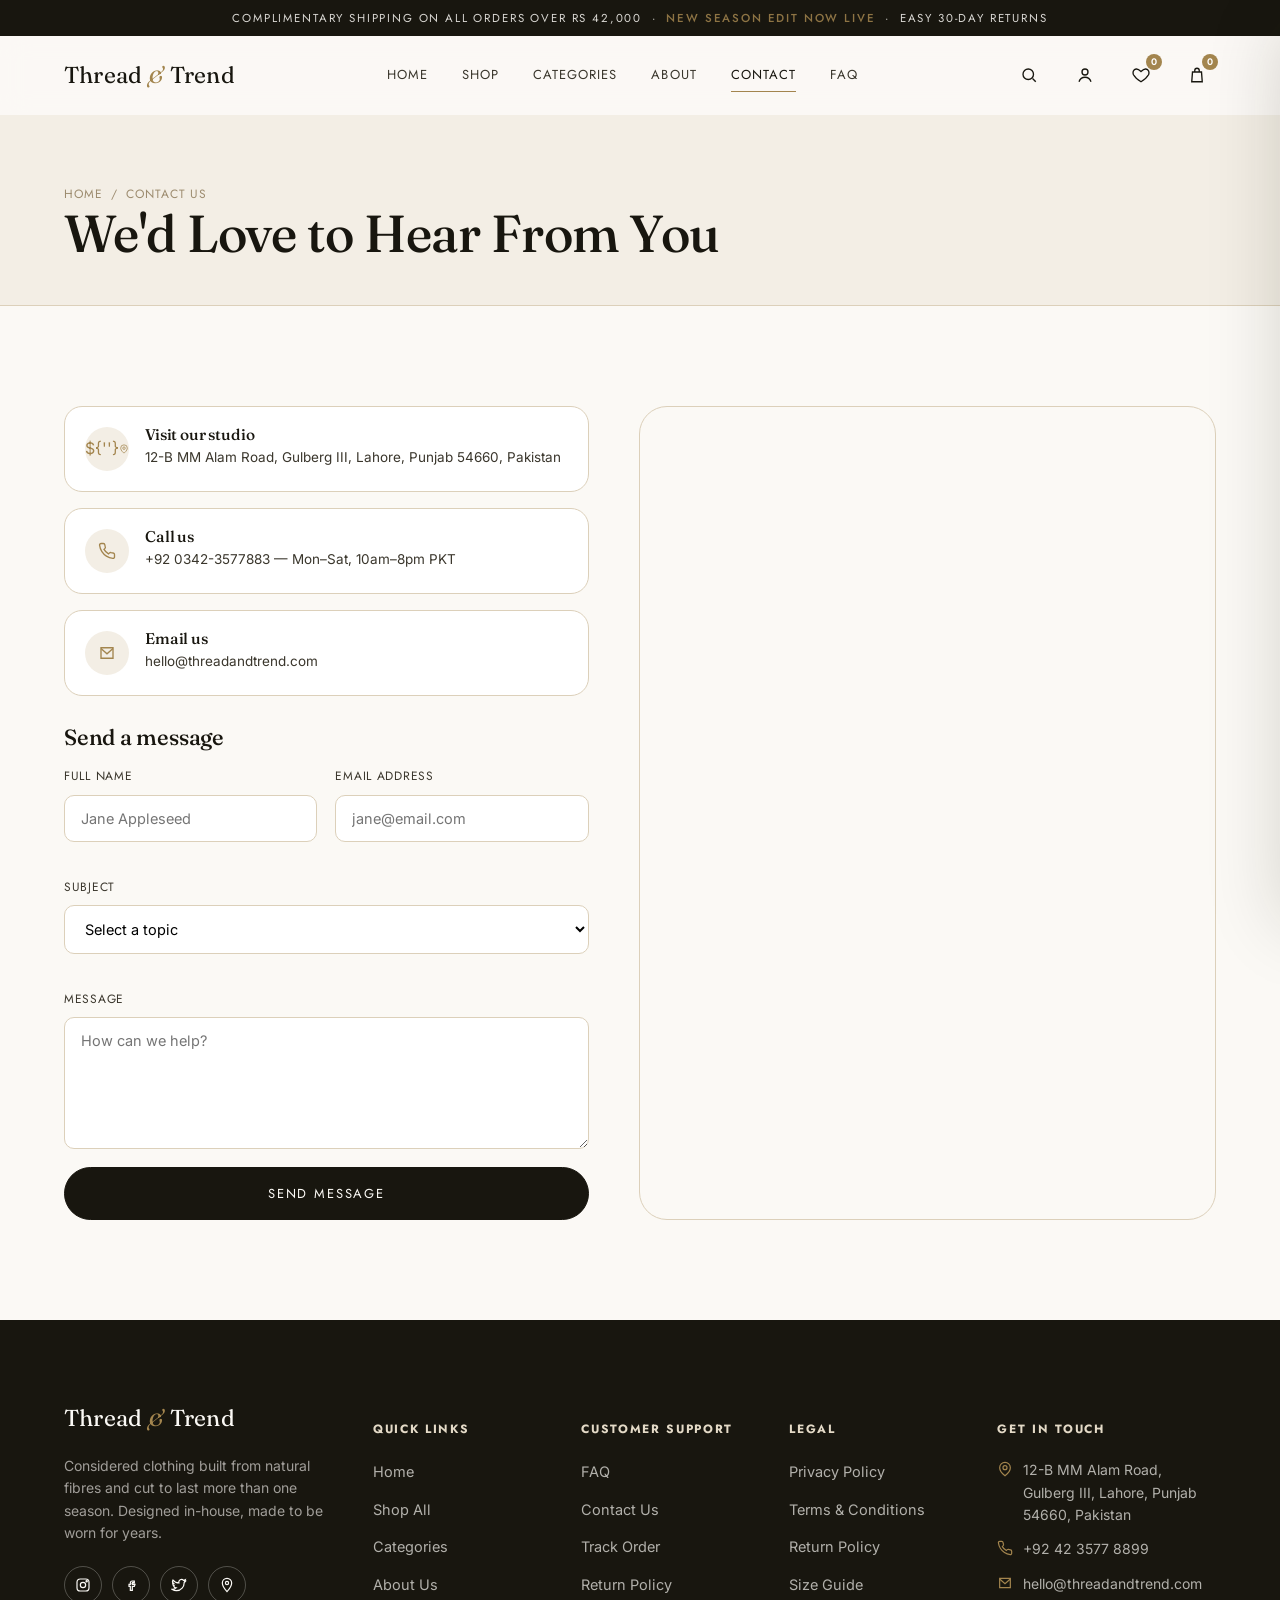
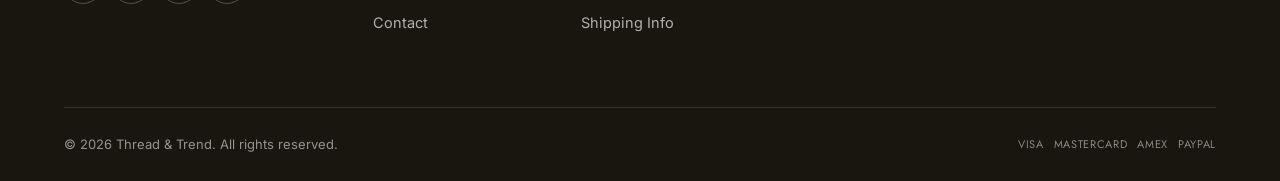
==== commit 69103cbd: "Update contact number in contact.html" ====
--- a/contact.html
+++ b/contact.html
@@ -31,7 +31,7 @@
             </div>
             <div class="contact-card">
               <div class="ci"><svg viewBox="0 0 24 24" fill="none" stroke="currentColor" stroke-width="1.8" width="18" height="18"><path d="M22 16.9v3a2 2 0 01-2.2 2 19.8 19.8 0 01-8.6-3.1 19.5 19.5 0 01-6-6A19.8 19.8 0 012.1 4.2 2 2 0 014.1 2h3a2 2 0 012 1.7c.1.9.3 1.8.6 2.7a2 2 0 01-.4 2.1L8 9.9a16 16 0 006 6l1.4-1.4a2 2 0 012.1-.4c.9.3 1.8.5 2.7.6a2 2 0 011.8 2z"/></svg></div>
-              <div><h4>Call us</h4><p>+92 42 3577 8899 — Mon–Sat, 10am–8pm PKT</p></div>
+              <div><h4>Call us</h4><p>+92 0342-3577883 — Mon–Sat, 10am–8pm PKT</p></div>
             </div>
             <div class="contact-card">
               <div class="ci"><svg viewBox="0 0 24 24" fill="none" stroke="currentColor" stroke-width="1.8" width="18" height="18"><path d="M4 5h16v14H4V5z"/><path d="M4 6l8 7 8-7"/></svg></div>
